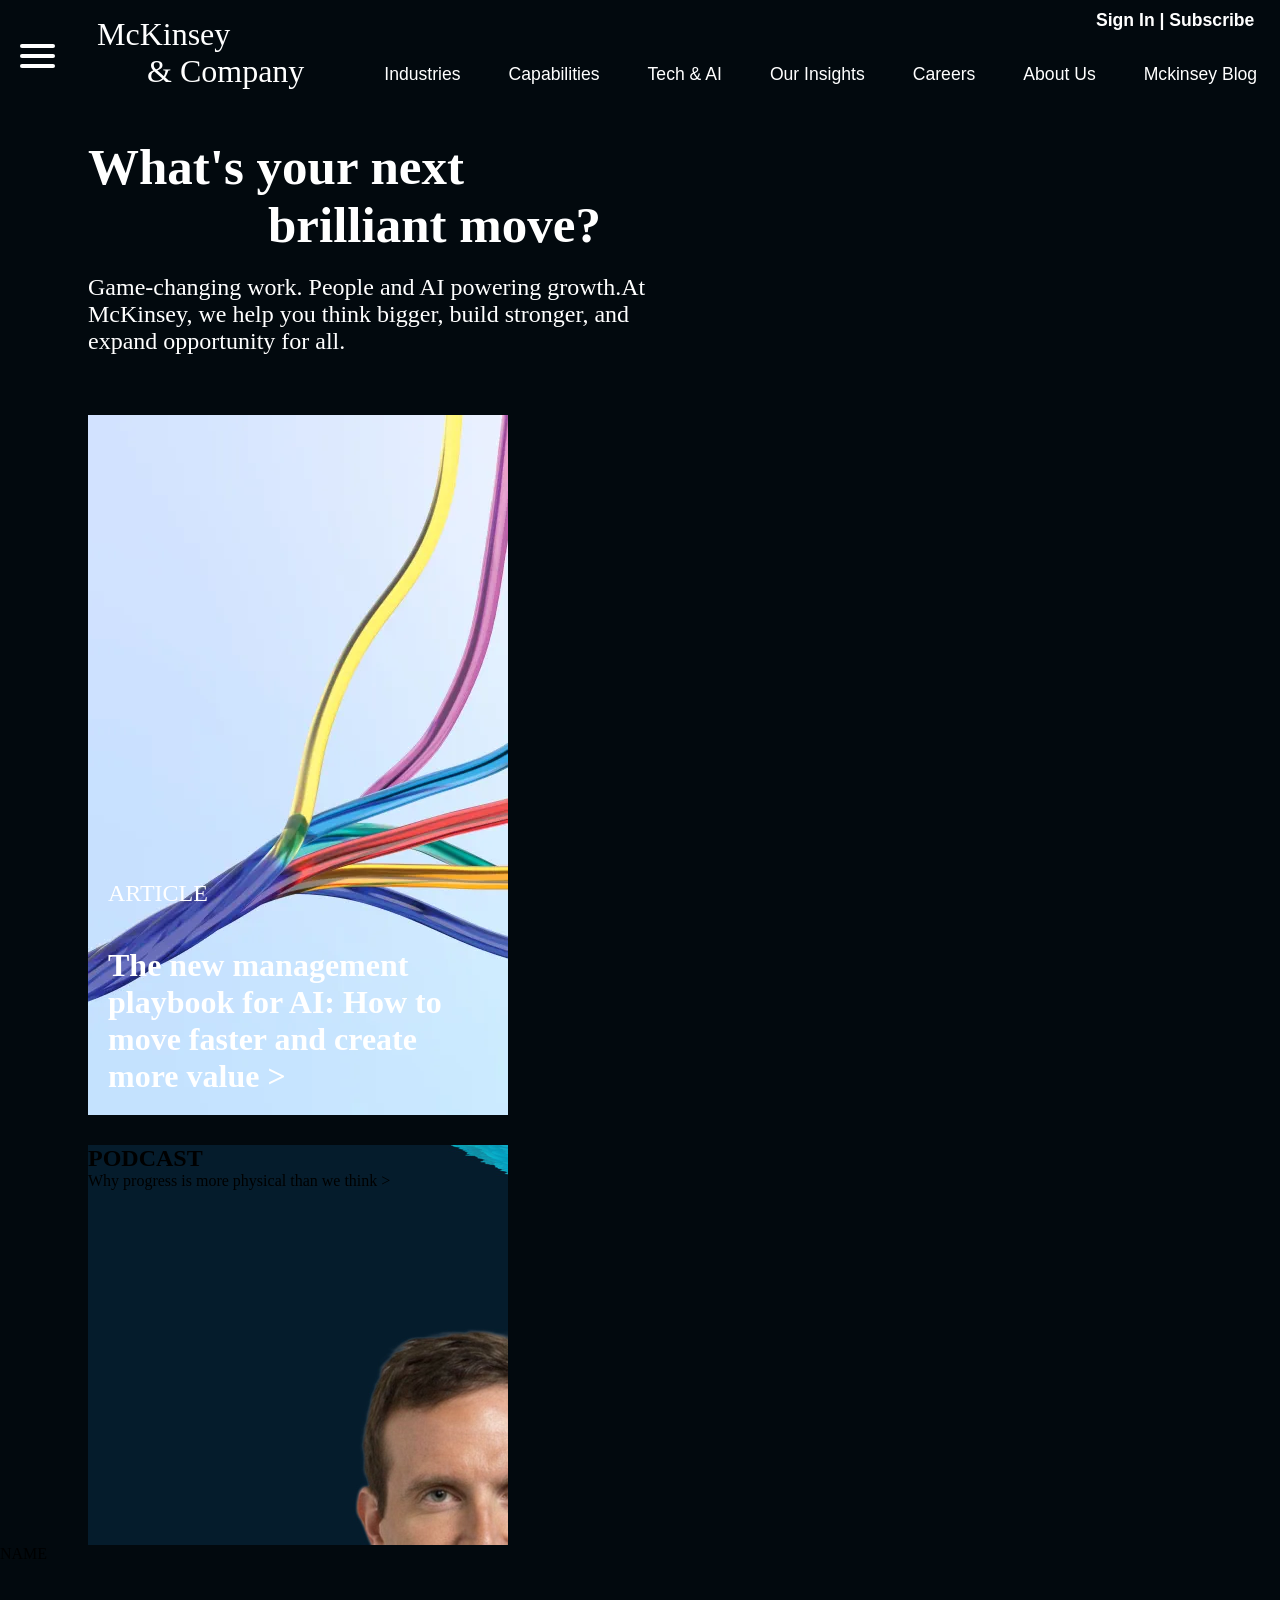
==== cloned.html @ a6b013f6 "First Commit" ====
<!DOCTYPE html>
<html lang="en">
<head>
    <meta charset="UTF-8">
    <meta name="viewport" content="width=device-width, initial-scale=1.0">
    <title>Document</title>
    <link rel="stylesheet" href="cloned.css">
</head>
<body>
    <header class="nav-bar"> 
        <button class="three-btn">
            <span></span>
            <span></span>
            <span></span>
        </button>
        <div class="logo">
            <div>McKinsey</div>
            <div class="comp">&amp; Company</div>
        </div>
        <h3>Sign In | Subscribe</h3>
        <nav>
            <a>Industries</a>
            <a>Capabilities</a>
            <a>Tech & AI</a>
            <a>Our Insights</a>
            <a>Careers</a>
            <a>About Us</a>
            <a>Mckinsey Blog</a>
        </nav>
    </header>
    <section id="section-1">
        <div class="main-1">
            <div id="div1">
                <h1>What's your next <br> <span>brilliant move?</span></h1>
            </div>
            <div id="para">
                <p>Game-changing work. People and AI powering growth.At McKinsey, we help you think bigger, build stronger, and expand opportunity for all.</p>
            </div>
            <div class="main-2">
                 <div id="article">
                    <h1>ARTICLE</h1>
                    <p>The new management playbook for AI: How to move faster and create more value ></p>
                </div>
                <div id="podcast">
                    <h1>PODCAST</h1>
                    <p>Why progress is more physical than we think > </p>
                </div>
            </div>
        </div>
    </section>


    <p id="demo">NAME</p>
</body>
</html>
---- cloned.css ----
*{
    padding: 0;
    margin: 0;
    box-sizing: border-box;
}
body{
    background-color:hsl(205, 80%, 3%);
}
.three-btn{
    background: none;
    border: none;
    padding: 10px;
}
.three-btn span{
    display: block;
    width: 35px;
    height: 4px;
    margin-top: 6px;
    margin-left: 10px;
    background: white;
    border-radius: 2px;  
}
.nav-bar{
    display: flex;
    margin-top: 1rem;
}
.logo{
    color: white;
    margin-left: 2rem;
    font-family: "Georgia", serif;
    font-size: 2rem;
}
.comp{
    margin-left: 50px;
}
header h3{
    position: absolute;
    margin-right: 1.6rem;
    right: 0;
    top: 10px;
    color: white;
    font-size: 1.1rem;
    font-family: "Helvetica Neue", sans-serif;
}
nav{
    display: flex;
    margin-top: 3rem;
    margin-left: 5rem;
    gap: 3rem;
    color: white;
    font-size: 1.1rem;
    font-family: "Helvetica Neue", sans-serif;
}
#section-1{
    margin-top: 3rem;
    display: flex;
    margin-left: 5.5rem;
    margin-right: 5.5rem;
}
#div1{
    color: white;
    font-size: 34px;
}
#div1 span{
    margin-left: 180px;
}
#para{
    width: 600px;
    color:white;
    font-size: 24px;
    margin-top: 20px;
    margin-bottom: 60px;
}
.main-2{
    display: grid;
    gap: 30px;
}
#article{
    background-image: url(/images/the20new20management20playbook20for20ai-thumb-1536x1536.webp);
    height: 700px;
    width: 420px;
    align-content: end;
    color: white;
}
#article h1{
    font-weight: 100;
    padding: 20px;
}
#article p{
    font-size: 32px;
    font-weight: 700;
    padding: 20px;
}
#podcast{    
    background-image: url(/images/ed20conway20image-thumb-1536x1536vf.webp);
    height: 400px;
    width: 420px;
    object-fit: fill;
}









#demo{
    margin-bottom: 20rem;
}
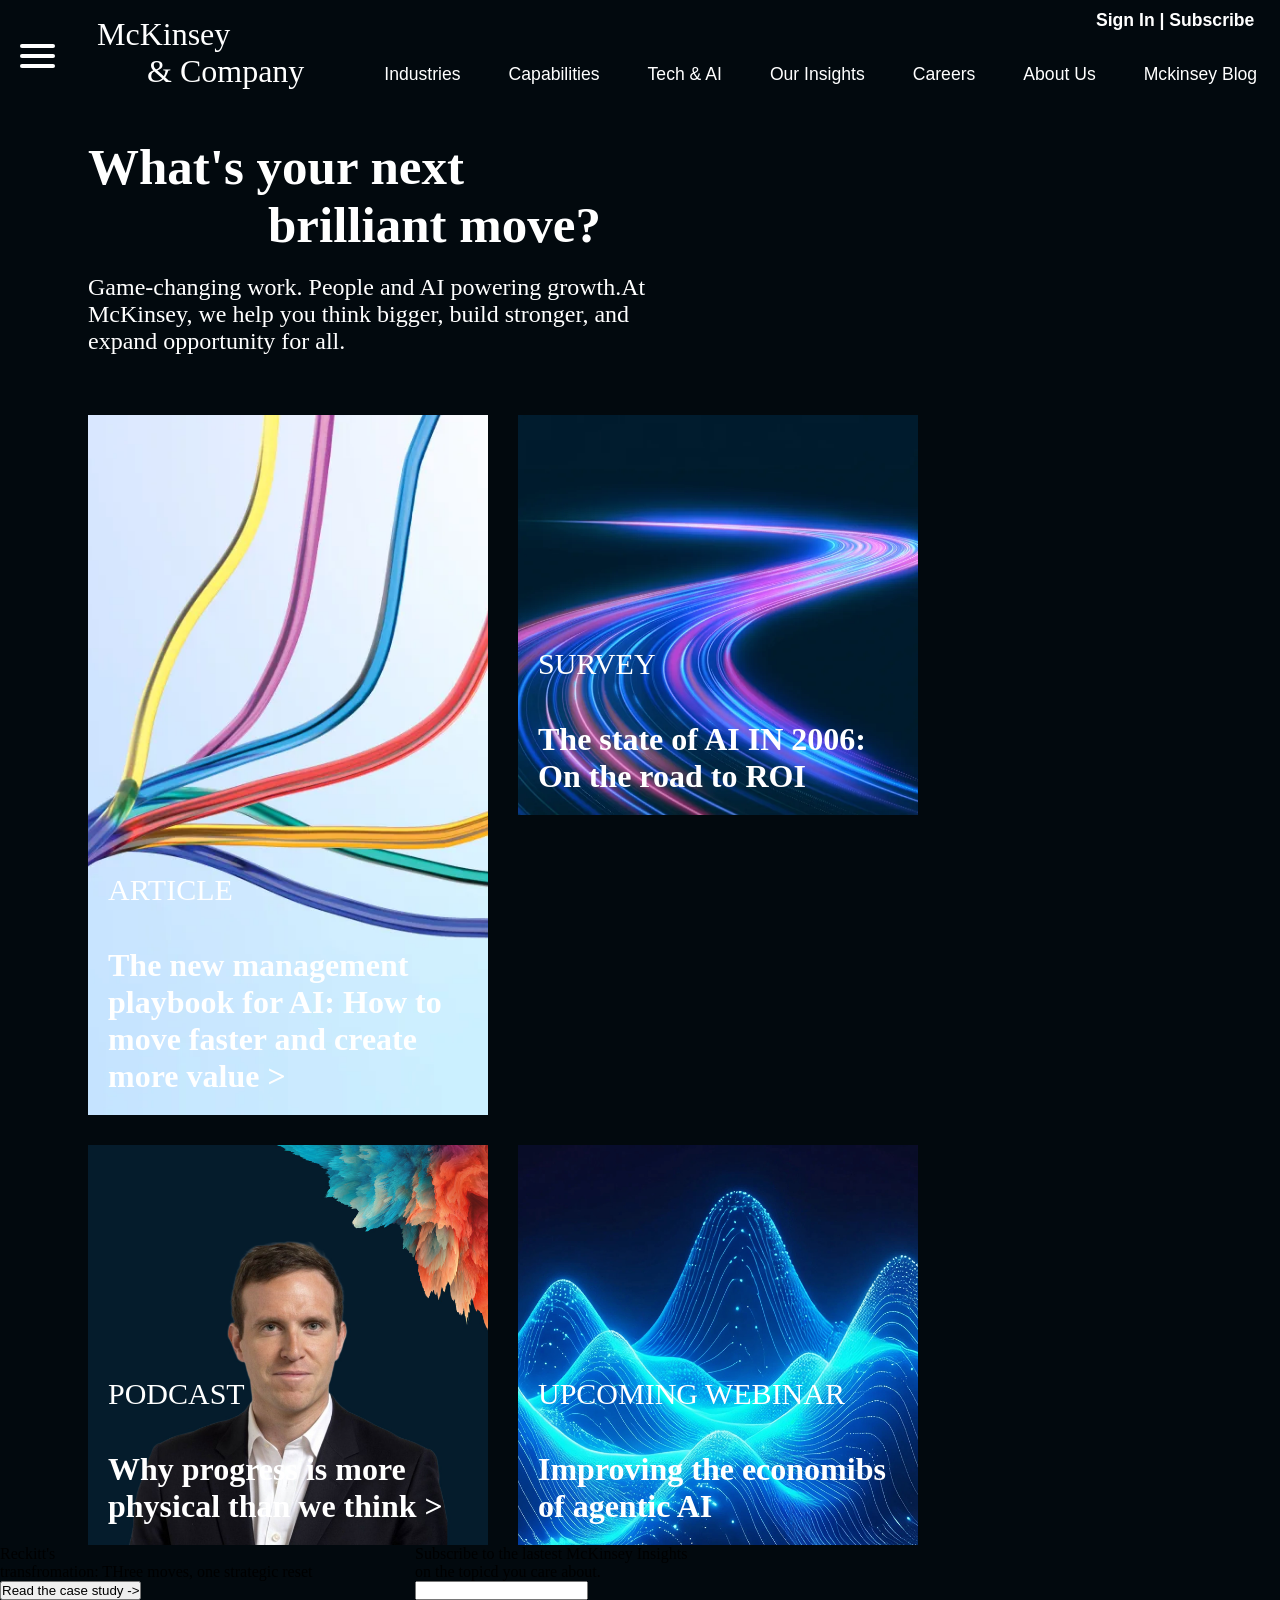
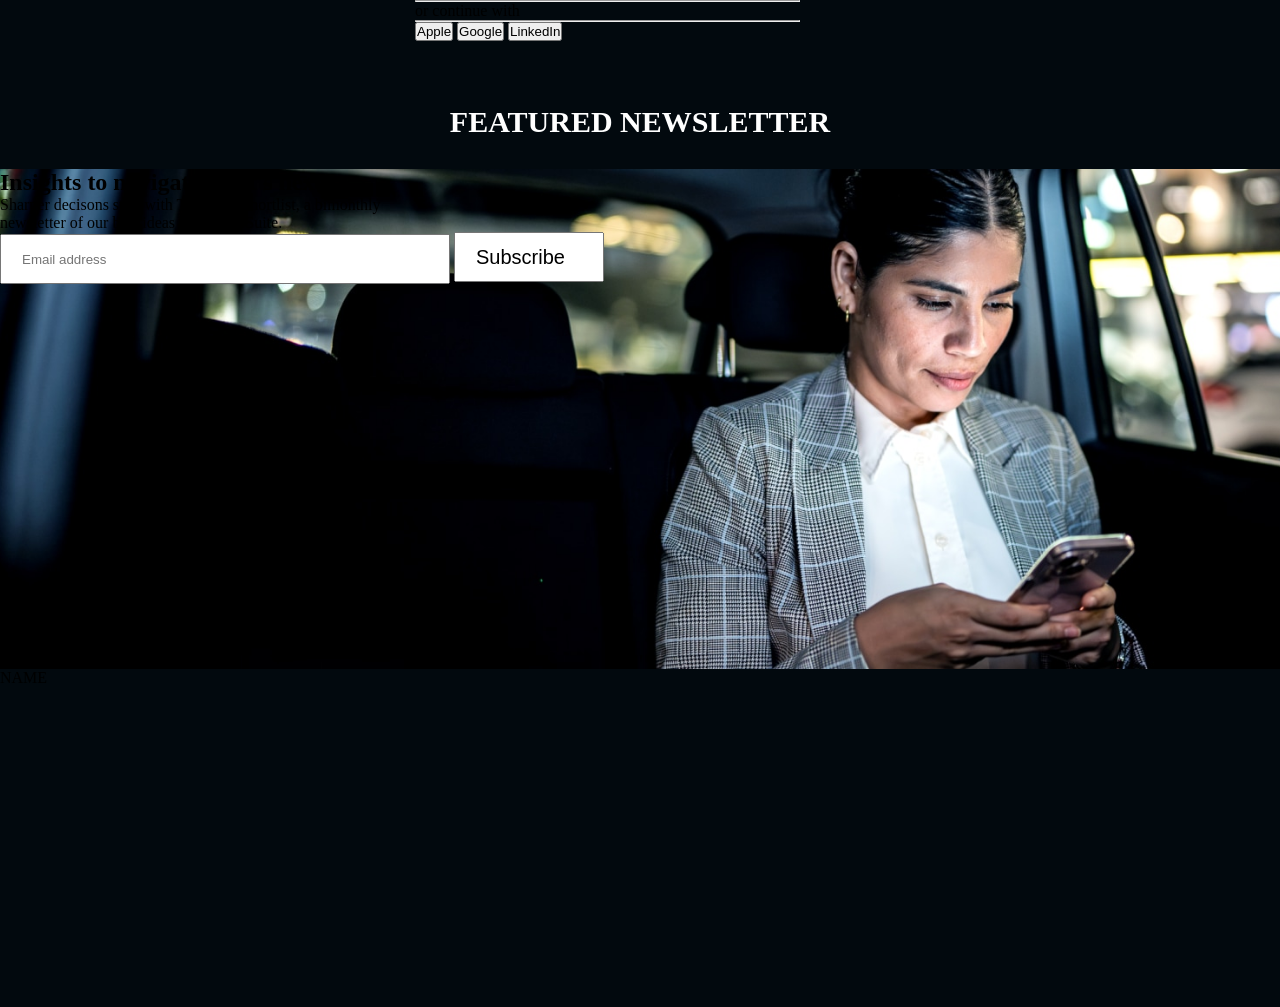
==== commit b382ca46: "Second Commit" ====
--- a/cloned.html
+++ b/cloned.html
@@ -38,13 +38,51 @@
             </div>
             <div class="main-2">
                  <div id="article">
-                    <h1>ARTICLE</h1>
+                    <h6>ARTICLE</h6>
                     <p>The new management playbook for AI: How to move faster and create more value ></p>
                 </div>
-                <div id="podcast">
-                    <h1>PODCAST</h1>
+                <div id="survey">
+                    <h6>SURVEY</h6>
+                    <p>The state of AI IN 2006: On the road to ROI</p>
+                </div>
+                 <div id="podcast">
+                    <h6>PODCAST</h6>
                     <p>Why progress is more physical than we think > </p>
                 </div>
+                <div id="upcome">
+                    <h6>UPCOMING WEBINAR</h6>
+                    <p>Improving the economibs of agentic AI</p>
+                </div>
+            </div>
+        </div>
+    </section>
+    <section id="section-2">
+         <div class="main-2">
+            <div id="case-study">
+                <p>Reckitt's <br> transfromation: THree moves, one strategic reset</p>
+                <button>Read the case study -> </button>
+            </div>
+            <div>
+                <form action="">
+                    <p>Subscribe to the lastest McKinsey Insights <br> on the topicd you care about.</p>
+                    <input type="text"id="text-input">
+                    <hr> <span>or continue with</span> <hr>
+                    <button>Apple</button>
+                    <button>Google</button>
+                    <button>LinkedIn</button>
+                </form>
+            </div>
+        </div>
+    </section>
+    <section id="future">
+        <h1>FEATURED NEWSLETTER</h1>
+        <div id="news">
+            <h2>Insights to navigate what's next</h2>
+            <p>Sharper decisons start with The CEO Shortlist, a bimonthly <br> newsletter of our best ideas f
+            or the C-Suite.</p>
+            <div id="btn">
+                <input type="text" placeholder="Email address" class="email">
+                <input class="sub-btn" value="Subscribe">
             </div>
         </div>
     </section>
--- a/cloned.css
+++ b/cloned.css
@@ -73,18 +73,23 @@
 }
 .main-2{
     display: grid;
+    width: 800px;
     gap: 30px;
+    grid-template-columns: repeat(2,1fr);
 }
 #article{
     background-image: url(/images/the20new20management20playbook20for20ai-thumb-1536x1536.webp);
+    background-size: cover;
+    background-position: center;
     height: 700px;
-    width: 420px;
+    width: 400px;
     align-content: end;
     color: white;
 }
-#article h1{
+#article h6{
     font-weight: 100;
     padding: 20px;
+    font-size: 30px;
 }
 #article p{
     font-size: 32px;
@@ -93,15 +98,89 @@
 }
 #podcast{    
     background-image: url(/images/ed20conway20image-thumb-1536x1536vf.webp);
+    background-size: cover;
+    background-position: center;
     height: 400px;
-    width: 420px;
-    object-fit: fill;
+    width: 400px;
+    align-content: end;
+    color: white;
 }
-
-
-
-
-
+#podcast h6{
+    font-size: 30px;
+    font-weight:lighter;
+    padding: 20px;
+}
+#podcast p{
+    font-size: 32px;
+    font-weight: 700;
+    padding: 20px;
+}
+#survey{    
+    background-image: url(/images/the-state-of-ai-2026-1322348212-thumb-1536x1536.webp);
+    background-size: cover;
+    background-position: center;
+    height: 400px;
+    width: 400px;
+    align-content: end;
+    color: white;
+}
+#survey h6{
+    font-size: 30px;
+    font-weight:lighter;
+    padding: 20px;
+}
+#survey p{
+    font-size: 32px;
+    font-weight: 700;
+    padding: 20px;
+}
+#upcome{    
+    background-image: url(/images/disruptor_tokenomics20opt20220bigger.webp);
+    background-size: cover;
+    background-position: center;
+    height: 400px;
+    width: 400px;
+    align-content: end;
+    color: white;
+}
+#upcome h6{
+    font-size: 30px;
+    font-weight:lighter;
+    padding: 20px;
+}
+#upcome p{
+    font-size: 32px;
+    font-weight: 700;
+    padding: 20px;
+}
+#future{
+    margin-top: 4rem;
+}
+#future h1{
+    text-align: center;
+    color: white;
+    font-size: 30px;
+}
+#news{
+    margin-top: 30px;
+    background-image: url(/images/shortlist-newsletter-banner.webp);
+    height: 500px;
+    background-repeat: no-repeat;
+    background-color: black;
+    background-size: cover;
+    background-position: center;
+}
+.email{
+    width: 450px;
+    height: 50px;
+    padding: 20px;
+}
+.sub-btn{
+    font-size: 20px;
+    width: 150px;
+    height: 50px;
+    padding: 20px;
+}
 
 
 
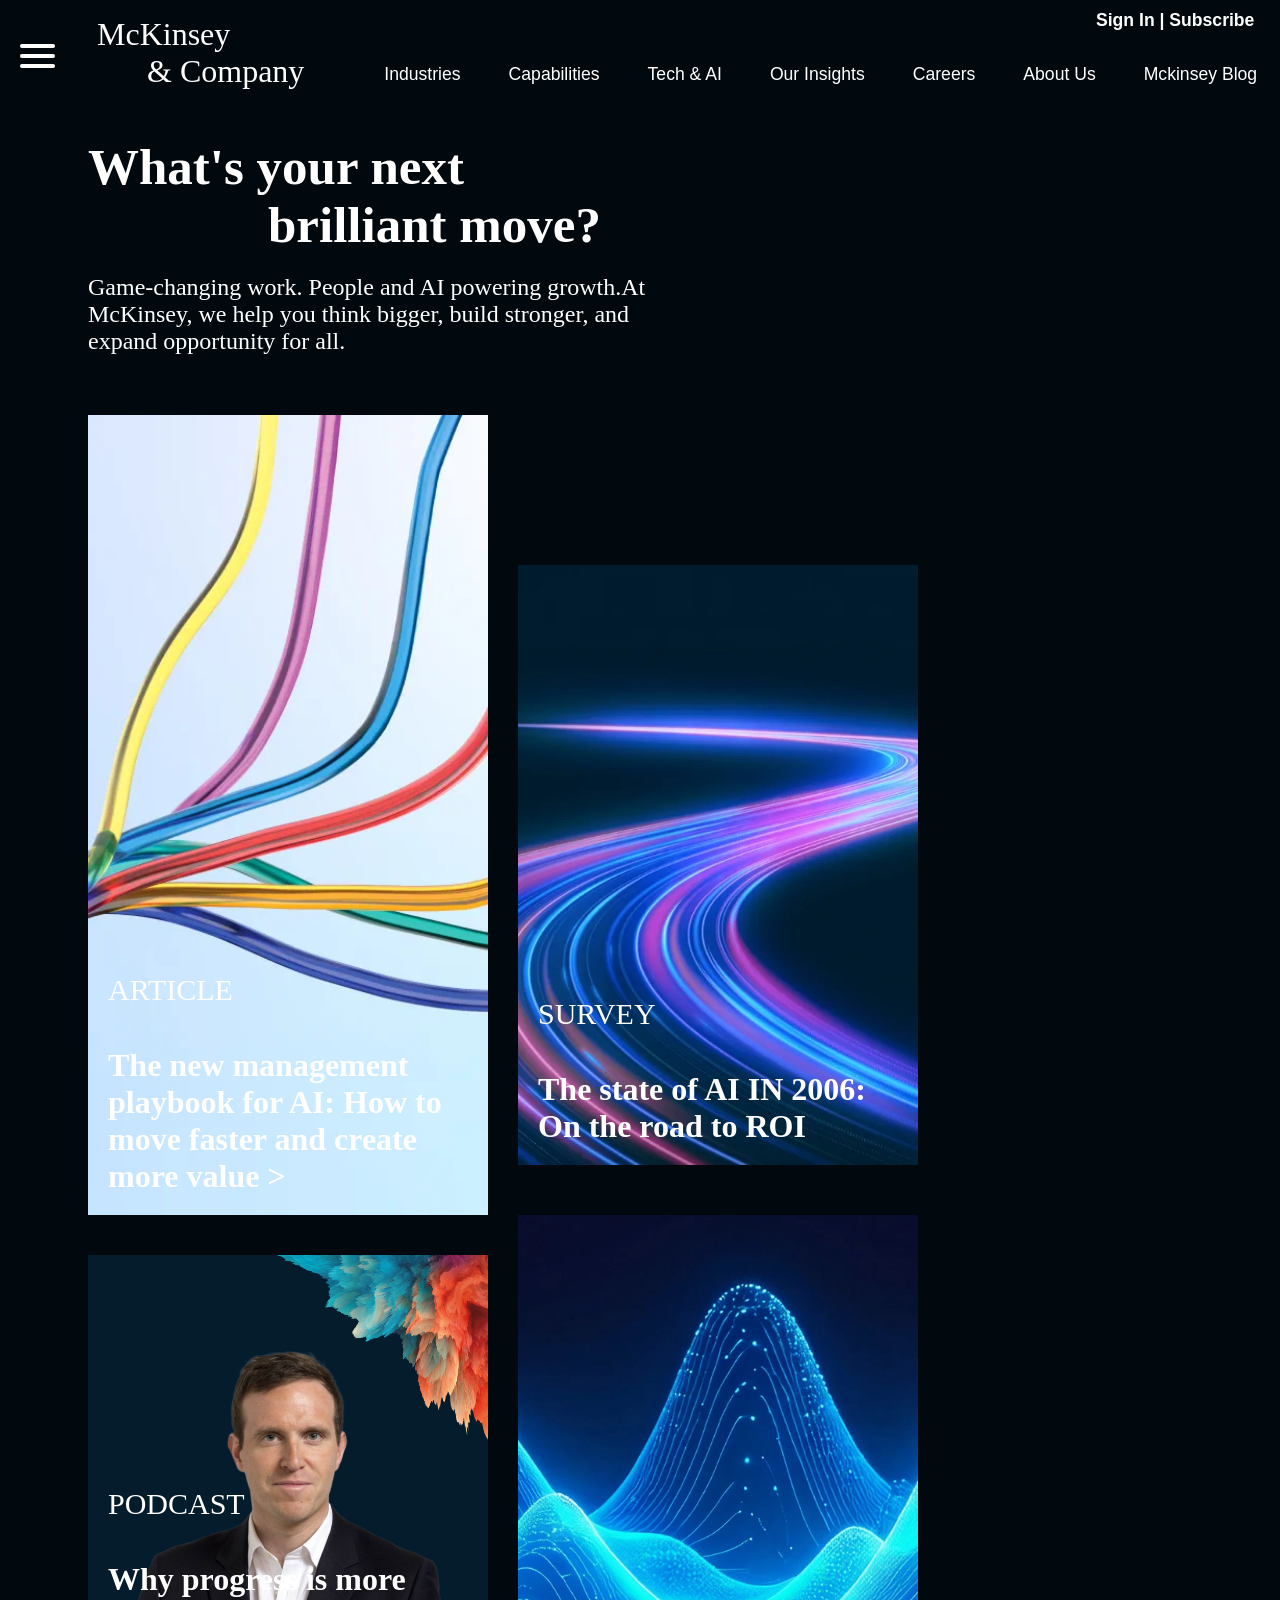
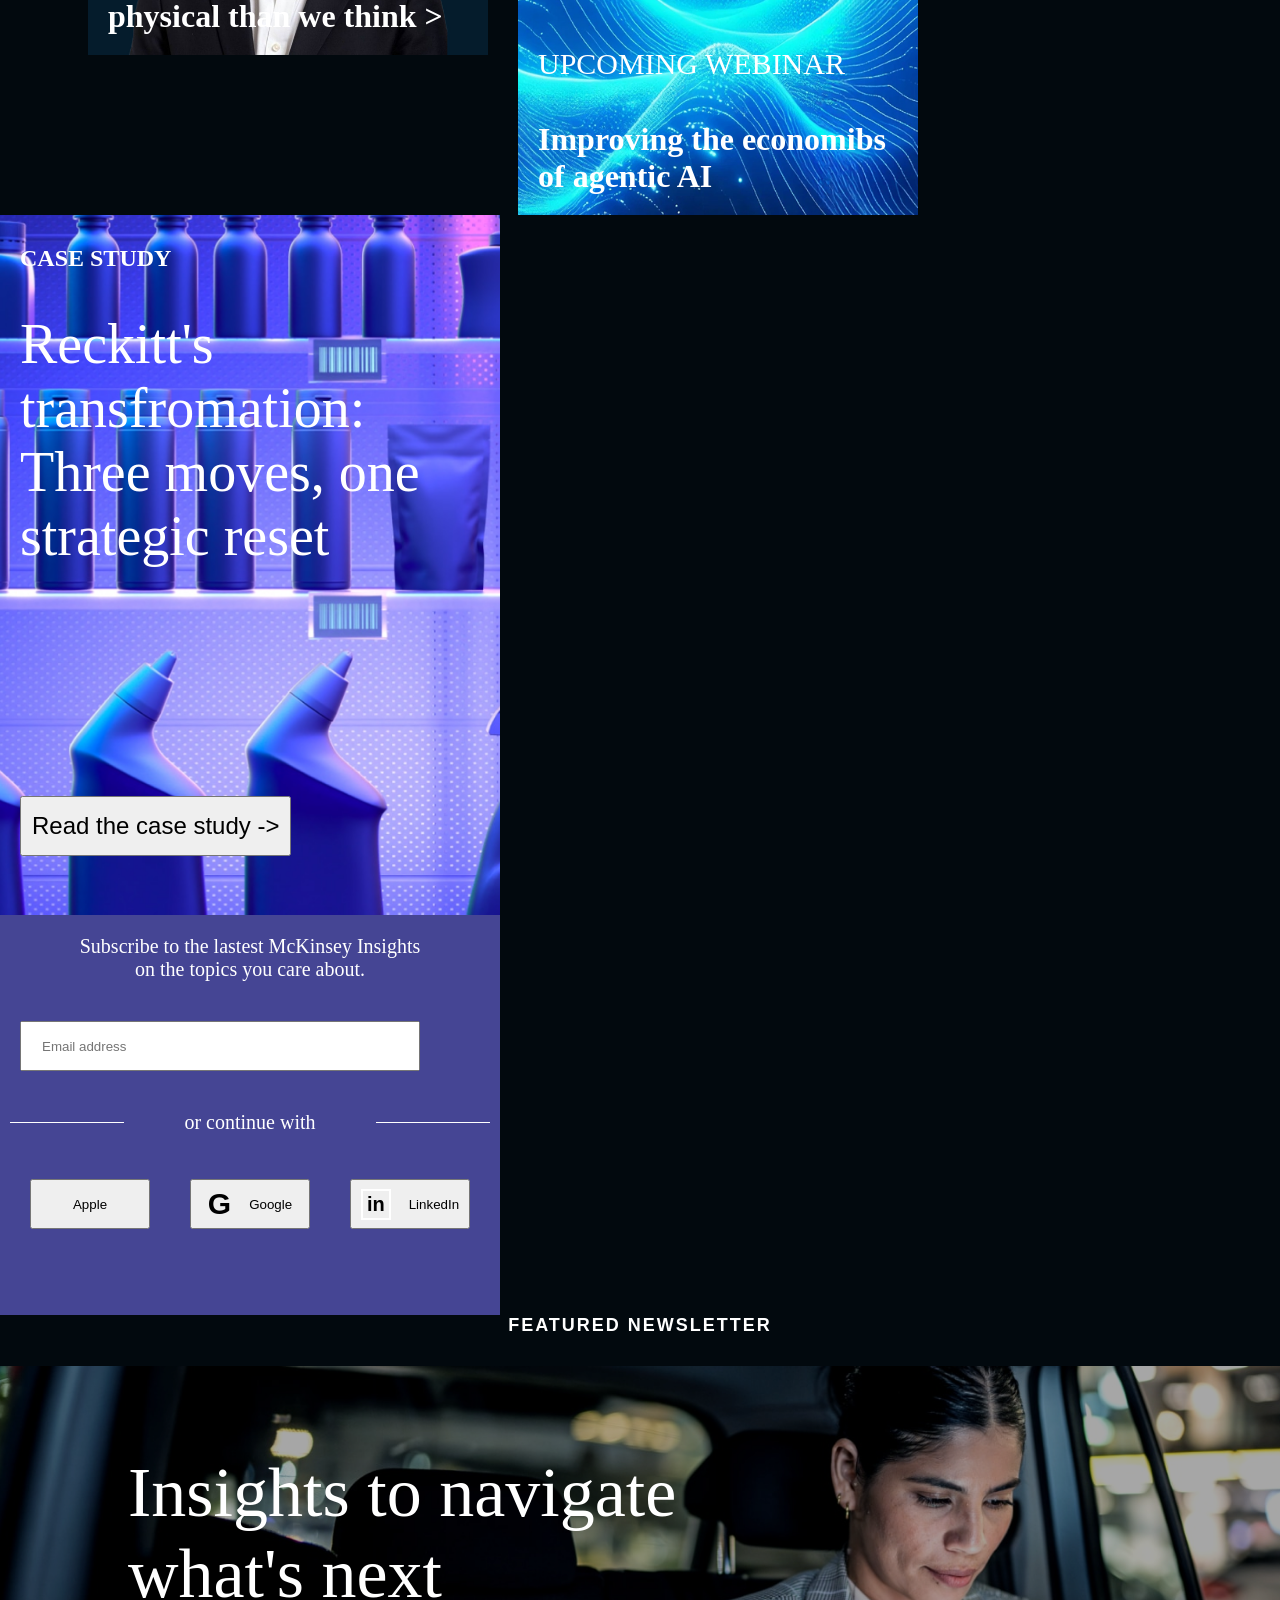
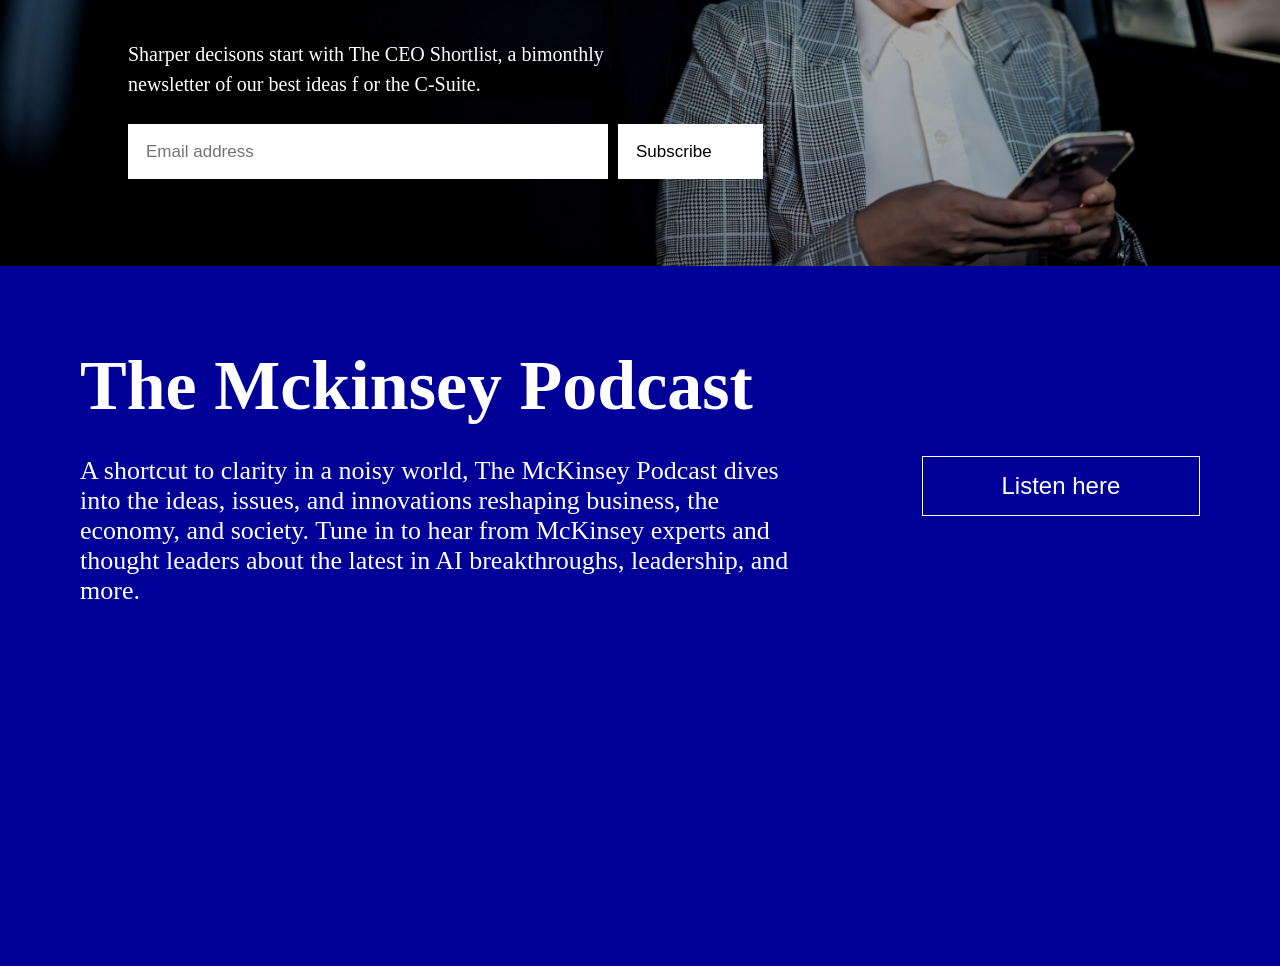
==== commit 1018c1c4: "Third Commit" ====
--- a/cloned.html
+++ b/cloned.html
@@ -45,6 +45,8 @@
                     <h6>SURVEY</h6>
                     <p>The state of AI IN 2006: On the road to ROI</p>
                 </div>
+            </div>
+            <div class="main-3">
                  <div id="podcast">
                     <h6>PODCAST</h6>
                     <p>Why progress is more physical than we think > </p>
@@ -57,19 +59,26 @@
         </div>
     </section>
     <section id="section-2">
-         <div class="main-2">
+         <div class="main-4">
             <div id="case-study">
-                <p>Reckitt's <br> transfromation: THree moves, one strategic reset</p>
-                <button>Read the case study -> </button>
+                <h1>CASE STUDY</h1>
+                <p>Reckitt's <br> transfromation: Three moves, one strategic reset</p>
+                <button class="read-btn">Read the case study -> </button>
             </div>
             <div>
-                <form action="">
-                    <p>Subscribe to the lastest McKinsey Insights <br> on the topicd you care about.</p>
-                    <input type="text"id="text-input">
-                    <hr> <span>or continue with</span> <hr>
-                    <button>Apple</button>
-                    <button>Google</button>
-                    <button>LinkedIn</button>
+                <form id="form">
+                    <p>Subscribe to the lastest McKinsey Insights <br> on the topics you care about.</p>
+                    <input type="text"id="text-input" placeholder="Email address">
+                    <div class="lines">
+                        <span></span> 
+                        <p>or continue with</p>
+                        <span></span> 
+                    </div>
+                    <div class="Buttons">
+                        <button class="btn"> <span class="apple">Apple</span></button>
+                        <button class="btn"><span class="google">G</span>Google</button>
+                        <button class="btn"><span class="linkedin">in</span>LinkedIn</button>
+                    </div>
                 </form>
             </div>
         </div>
@@ -86,8 +95,12 @@
             </div>
         </div>
     </section>
-
-
-    <p id="demo">NAME</p>
+    <section id="pod">
+        <h1>The Mckinsey Podcast</h1>
+        <div class="mess">
+            <p>A shortcut to clarity in a noisy world, The McKinsey Podcast dives into the ideas, issues, and innovations reshaping business, the economy, and society. Tune in to hear from McKinsey experts and thought leaders about the latest in AI breakthroughs, leadership, and more.</p>
+            <button>Listen here</button>
+        </div>
+    </section>
 </body>
 </html>
--- a/cloned.css
+++ b/cloned.css
@@ -77,11 +77,18 @@
     gap: 30px;
     grid-template-columns: repeat(2,1fr);
 }
+.main-3{
+    display: grid;
+    width: 800px;
+    gap: 30px;
+    grid-template-columns: repeat(2,1fr);
+}
+
 #article{
     background-image: url(/images/the20new20management20playbook20for20ai-thumb-1536x1536.webp);
     background-size: cover;
     background-position: center;
-    height: 700px;
+    height: 800px;
     width: 400px;
     align-content: end;
     color: white;
@@ -102,6 +109,7 @@
     background-position: center;
     height: 400px;
     width: 400px;
+    margin-top: 40px;
     align-content: end;
     color: white;
 }
@@ -119,8 +127,9 @@
     background-image: url(/images/the-state-of-ai-2026-1322348212-thumb-1536x1536.webp);
     background-size: cover;
     background-position: center;
-    height: 400px;
-    width: 400px;
+    height: 600px;
+    width: 400px;
+    margin-top: 150px;
     align-content: end;
     color: white;
 }
@@ -138,7 +147,7 @@
     background-image: url(/images/disruptor_tokenomics20opt20220bigger.webp);
     background-size: cover;
     background-position: center;
-    height: 400px;
+    height: 600px;
     width: 400px;
     align-content: end;
     color: white;
@@ -153,38 +162,183 @@
     font-weight: 700;
     padding: 20px;
 }
-#future{
-    margin-top: 4rem;
-}
-#future h1{
+#case-study{
+    background-image: url(/images/mckinsey_casestudy_reckitt_organization_hero_1920x960px.webp);
+    height: 700px;
+    width: 500px;
+    background-size: cover;
+    background-position: center;
+    align-content: start;
+    color: white;
+}
+#case-study h1{
+    margin-top: 10px;
+    padding: 20px;
+}
+#case-study p{
+    font-size: 56px;
+    font-weight: lighter;
+    padding: 20px;
+}
+#case-study button{
+    margin-top: 13rem;
+    height: 60px;
+    padding: 10px;
+    margin-left: 20px;
+    font-size: 24px;
+}
+#form{
+    width: 500px;
+    height: 400px;
+    background-color: rgb(69, 69, 148);
+}
+#form p{
+    color: white;
+    padding: 20px;
     text-align: center;
-    color: white;
-    font-size: 30px;
-}
-#news{
-    margin-top: 30px;
-    background-image: url(/images/shortlist-newsletter-banner.webp);
+    font-size: 20px;
+}
+#form input{
+    width: 400px;
+    height: 50px;
+    margin: 20px;
+    padding: 20px;
+}
+.lines{
+    display: flex;
+    align-items: center;
+    gap: 30px;
+    width: 100%;
+}
+.lines span{
+    flex: 1;
+    height: 1px;
+    width: 5px;
+    background-color: white;
+    margin: 10px;
+}
+.Buttons{
+    display: flex;
+    gap: 40px;
+    justify-content: center;
+    margin-top:25px;
+    font-size: 20px;
+    background: transparent;
+}
+.btn{
+    width: 120px;
+    height: 50px;
+    display: flex;
+    align-items: center;
+    justify-content: center;
+    gap: 18px;
+}
+.google{
+    font-size: 30px;
+    font-weight: bold;
+}
+.linkedin{
+    font-size: 20px;
+    font-weight: bold;
+    border: 2px solid white;
+    padding: 2px 4px;
+}
+#future h1 {
+    color: white;
+    text-align: center;
+    font-family: "Helvetica Neue", Arial, sans-serif;
+    font-size: 18px;
+    font-weight: 600;
+    letter-spacing: 2px;
+    margin-bottom: 30px;
+}
+#news {
+    position: relative;
+    width: 100%;
     height: 500px;
+    background-image: url("/images/shortlist-newsletter-banner.webp");
+    background-size: cover;
+    background-position: center;
     background-repeat: no-repeat;
-    background-color: black;
-    background-size: cover;
-    background-position: center;
-}
-.email{
-    width: 450px;
-    height: 50px;
-    padding: 20px;
-}
-.sub-btn{
+    padding-left: 10%;
+    display: flex;
+    flex-direction: column;
+    justify-content: center;
+    color: white;
+}
+#news::before {
+    content: "";
+    position: absolute;
+    inset: 0;
+    background: rgba(0, 0, 0, 0.35);
+}
+#news h2,
+#news p,
+#btn {
+    position: relative;
+    z-index: 1;
+}
+#news h2 {
+    max-width: 650px;
+    font-size: 70px;
+    font-weight: 300;
+    line-height: 1.15;
+    margin-bottom: 25px;
+}
+#news p {
+    max-width: 650px;
     font-size: 20px;
-    width: 150px;
-    height: 50px;
-    padding: 20px;
+    line-height: 1.5;
+    margin-bottom: 25px;
+}
+#btn {
+    display: flex;
+    align-items: center;
+    gap: 10px;
+}
+.email {
+    width: 480px;
+    height: 55px;
+    padding: 0 18px;
+    border: none;
+    background: white;
+    font-size: 17px;
+}
+.sub-btn {
+    width: 145px;
+    height: 55px;
+    border: none;
+    background: white;
+    color: black;
+    font-size: 17px;
+    padding: 0 18px;
+}
+#pod{
+    width: 100%;
+    height: 700px;
+    background-color: hsl(240, 100%, 30%);
+    padding: 5rem;
+    color: white;
+}
+#pod h1{
+    font-size: 70px;
+    margin-bottom:30px ;
+}
+.mess p{
+    width: 800px;
+    font-size: 26px;
+}
+.mess button{
+    width: 300px;
+    height: 60px;
+    background: none;
+    color: white;
+    font-size: 24px;
+    border: 1px solid white;
+}
+.mess{
+    display: flex;
+    gap: 100px;
 }
 
 
-
-
-#demo{
-    margin-bottom: 20rem;
-}
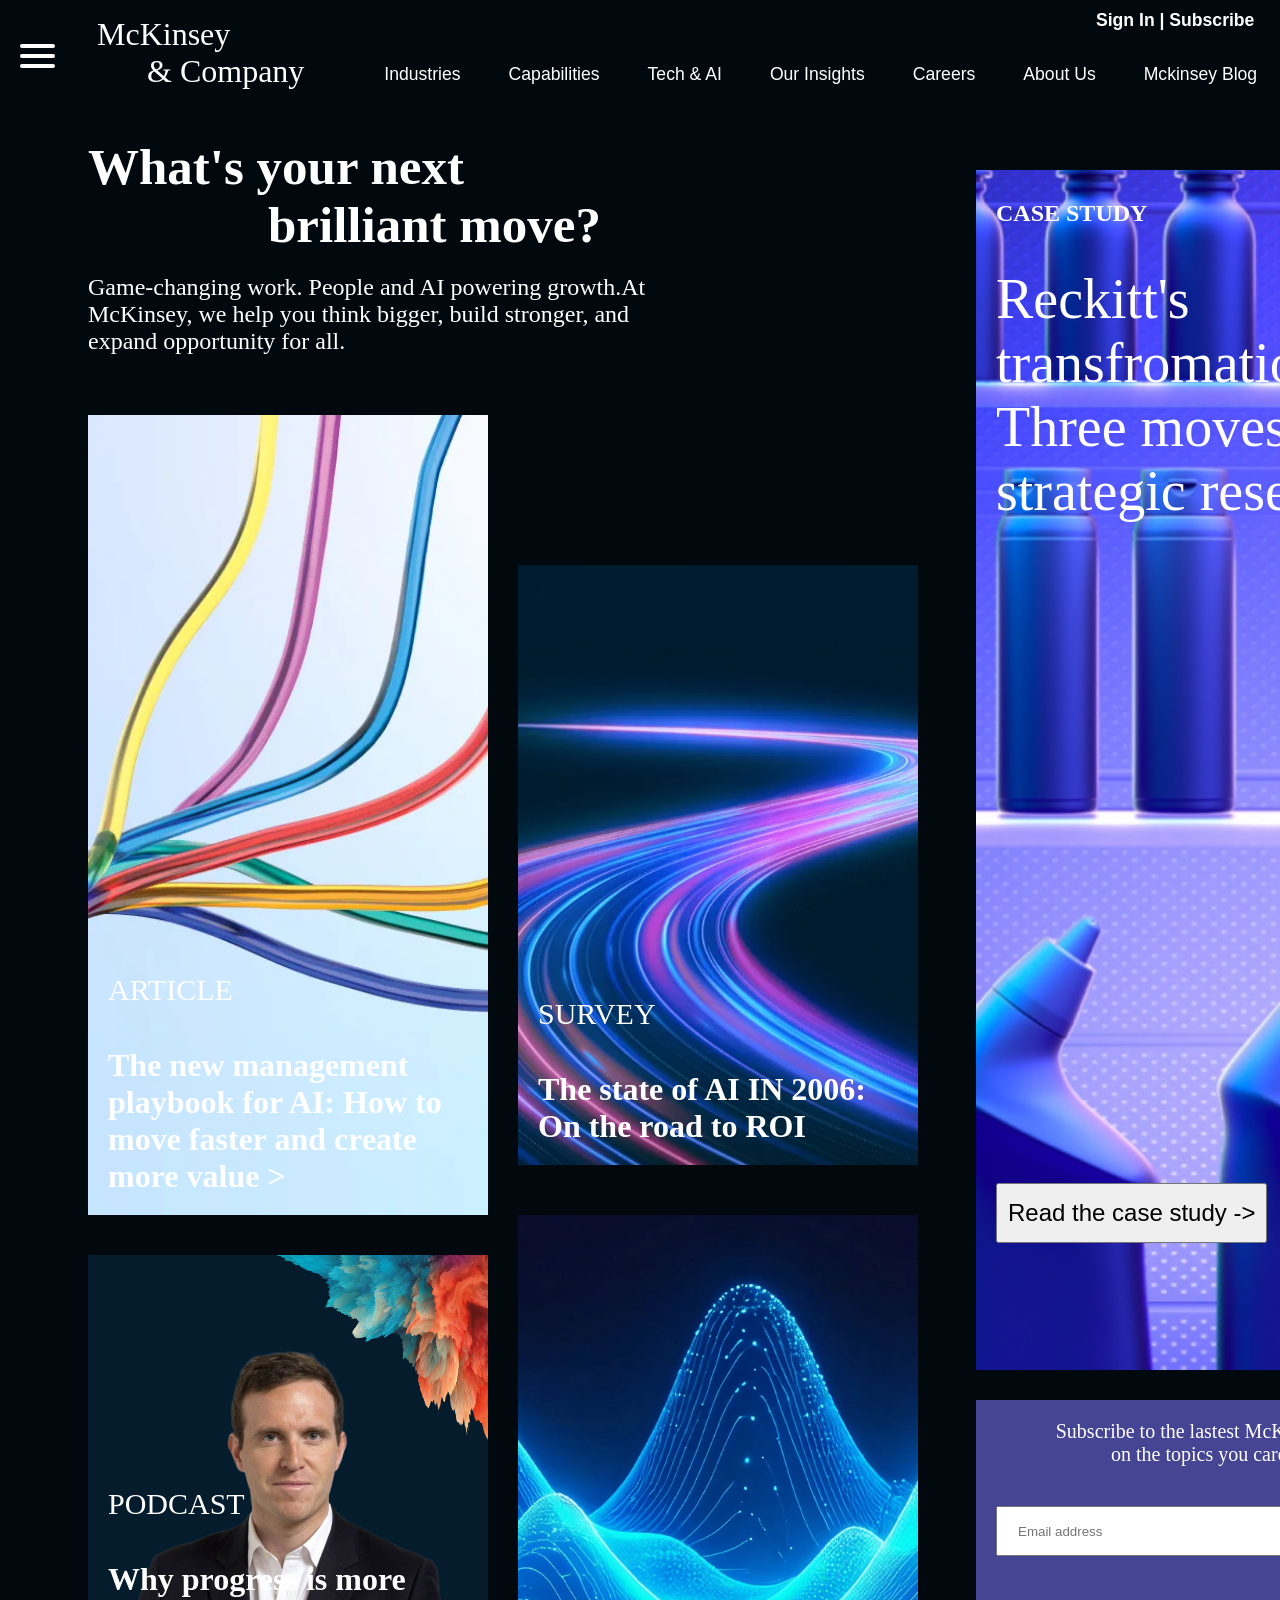
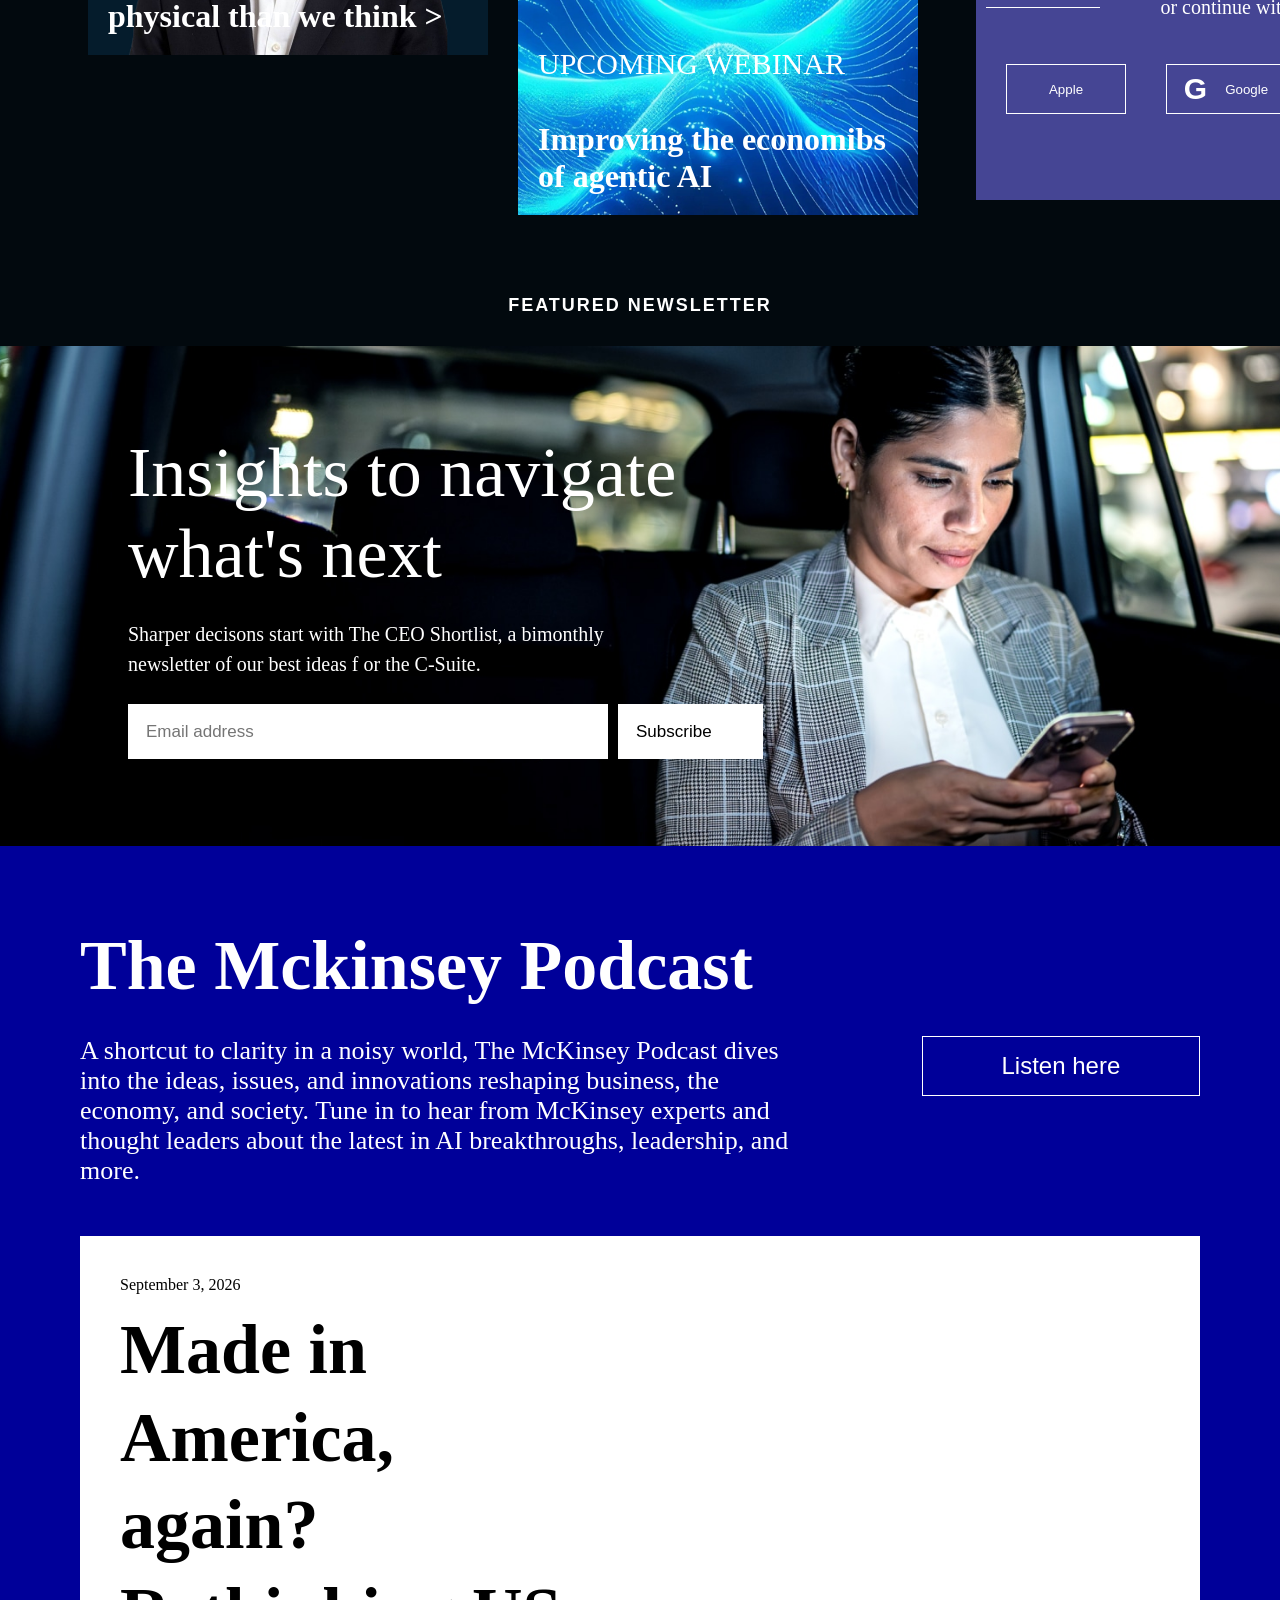
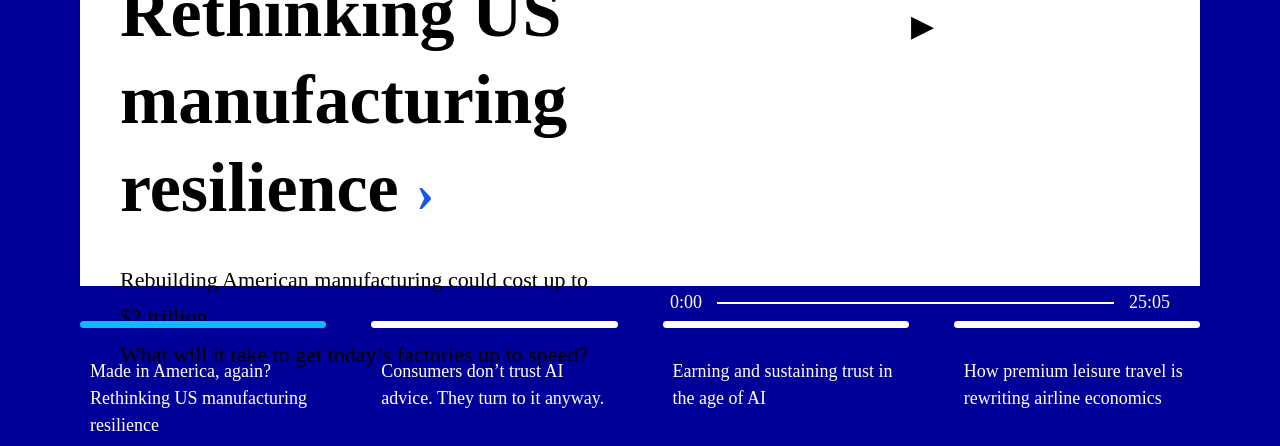
==== commit d23b95c3: "Fourth Commit" ====
--- a/cloned.html
+++ b/cloned.html
@@ -28,18 +28,19 @@
             <a>Mckinsey Blog</a>
         </nav>
     </header>
-    <section id="section-1">
-        <div class="main-1">
-            <div id="div1">
-                <h1>What's your next <br> <span>brilliant move?</span></h1>
-            </div>
-            <div id="para">
-                <p>Game-changing work. People and AI powering growth.At McKinsey, we help you think bigger, build stronger, and expand opportunity for all.</p>
-            </div>
-            <div class="main-2">
-                 <div id="article">
-                    <h6>ARTICLE</h6>
-                    <p>The new management playbook for AI: How to move faster and create more value ></p>
+    <main>
+        <section id="section-1">
+            <div class="main-1">
+                <div id="div1">
+                    <h1>What's your next <br> <span>brilliant move?</span></h1>
+                </div>
+                <div id="para">
+                    <p>Game-changing work. People and AI powering growth.At McKinsey, we help you think bigger, build stronger, and expand opportunity for all.</p>
+                </div>
+                <div class="main-2">
+                     <div id="article">
+                        <h6>ARTICLE</h6>
+                        <p>The new management playbook for AI: How to move faster and create more value ></p>
                 </div>
                 <div id="survey">
                     <h6>SURVEY</h6>
@@ -47,42 +48,43 @@
                 </div>
             </div>
             <div class="main-3">
-                 <div id="podcast">
-                    <h6>PODCAST</h6>
-                    <p>Why progress is more physical than we think > </p>
-                </div>
-                <div id="upcome">
-                    <h6>UPCOMING WEBINAR</h6>
-                    <p>Improving the economibs of agentic AI</p>
+                    <div id="podcast">
+                        <h6>PODCAST</h6>
+                        <p>Why progress is more physical than we think > </p>
+                    </div>
+                    <div id="upcome">
+                        <h6>UPCOMING WEBINAR</h6>
+                        <p>Improving the economibs of agentic AI</p>
+                    </div>
                 </div>
             </div>
-        </div>
-    </section>
-    <section id="section-2">
-         <div class="main-4">
-            <div id="case-study">
-                <h1>CASE STUDY</h1>
-                <p>Reckitt's <br> transfromation: Three moves, one strategic reset</p>
-                <button class="read-btn">Read the case study -> </button>
+        </section>
+        <section id="section-2">
+            <div class="main-4">
+                <div id="case-study">
+                    <h1>CASE STUDY</h1>
+                    <p>Reckitt's <br> transfromation: Three moves, one strategic reset</p>
+                    <button class="read-btn">Read the case study -> </button>
+                </div>
+                <div>
+                    <form id="form">
+                        <p>Subscribe to the lastest McKinsey Insights <br> on the topics you care about.</p>
+                        <input type="text"id="text-input" placeholder="Email address">
+                        <div class="lines">
+                            <span></span> 
+                            <p>or continue with</p>
+                            <span></span> 
+                        </div>
+                        <div class="Buttons">
+                            <button class="btn"> <span class="apple">Apple</span></button>
+                            <button class="btn"><span class="google">G</span>Google</button>
+                            <button class="btn"><span class="linkedin">in</span>LinkedIn</button>
+                        </div>
+                    </form>
+                </div>
             </div>
-            <div>
-                <form id="form">
-                    <p>Subscribe to the lastest McKinsey Insights <br> on the topics you care about.</p>
-                    <input type="text"id="text-input" placeholder="Email address">
-                    <div class="lines">
-                        <span></span> 
-                        <p>or continue with</p>
-                        <span></span> 
-                    </div>
-                    <div class="Buttons">
-                        <button class="btn"> <span class="apple">Apple</span></button>
-                        <button class="btn"><span class="google">G</span>Google</button>
-                        <button class="btn"><span class="linkedin">in</span>LinkedIn</button>
-                    </div>
-                </form>
-            </div>
-        </div>
-    </section>
+        </section>
+    </main>
     <section id="future">
         <h1>FEATURED NEWSLETTER</h1>
         <div id="news">
@@ -101,6 +103,49 @@
             <p>A shortcut to clarity in a noisy world, The McKinsey Podcast dives into the ideas, issues, and innovations reshaping business, the economy, and society. Tune in to hear from McKinsey experts and thought leaders about the latest in AI breakthroughs, leadership, and more.</p>
             <button>Listen here</button>
         </div>
+        <div class="main-card">
+            <div class="text">
+                <p class="date">September 3, 2026</p>
+                <h1>
+                    Made in America, again?
+                    <br>
+                    Rethinking US manufacturing
+                    <br>
+                    resilience <span>›</span>
+                </h1>
+                <p class="description">
+                    Rebuilding American manufacturing could cost up to $2 trillion.
+                    <br>
+                    What will it take to get today’s factories up to speed?
+                </p>
+            </div>
+            <div class="image">
+                <div class="play">▶</div>
+                <div class="video-controls">
+                    <span>0:00</span>
+                    <div class="line"></div>
+                    <span>25:05</span>
+                </div>
+            </div>
+        </div>
+        <div class="bottom-cards">
+            <div class="small-card active">
+                <div class="bar"></div>
+                <p>Made in America, again? Rethinking US manufacturing resilience</p>
+            </div>
+            <div class="small-card">
+                <div class="bar"></div>
+                <p>Consumers don’t trust AI advice. They turn to it anyway.</p>
+            </div>
+            <div class="small-card">
+                <div class="bar"></div>
+                <p> Earning and sustaining trust in the age of AI</p>
+            </div>
+            <div class="small-card">
+                <div class="bar"></div>
+                <p>How premium leisure travel is rewriting airline economics</p>
+            </div>
+        </div>
     </section>
 </body>
 </html>
--- a/cloned.css
+++ b/cloned.css
@@ -51,6 +51,9 @@
     font-size: 1.1rem;
     font-family: "Helvetica Neue", sans-serif;
 }
+main{
+    display: flex;
+}
 #section-1{
     margin-top: 3rem;
     display: flex;
@@ -83,7 +86,10 @@
     gap: 30px;
     grid-template-columns: repeat(2,1fr);
 }
-
+.main-4{
+    display: grid;
+    gap: 30px;
+}
 #article{
     background-image: url(/images/the20new20management20playbook20for20ai-thumb-1536x1536.webp);
     background-size: cover;
@@ -164,12 +170,14 @@
 }
 #case-study{
     background-image: url(/images/mckinsey_casestudy_reckitt_organization_hero_1920x960px.webp);
-    height: 700px;
+    height: 1200px;
     width: 500px;
+    margin-top: 5rem;
     background-size: cover;
     background-position: center;
     align-content: start;
     color: white;
+
 }
 #case-study h1{
     margin-top: 10px;
@@ -181,7 +189,7 @@
     padding: 20px;
 }
 #case-study button{
-    margin-top: 13rem;
+    margin-top: 40rem;
     height: 60px;
     padding: 10px;
     margin-left: 20px;
@@ -223,7 +231,6 @@
     justify-content: center;
     margin-top:25px;
     font-size: 20px;
-    background: transparent;
 }
 .btn{
     width: 120px;
@@ -232,6 +239,9 @@
     align-items: center;
     justify-content: center;
     gap: 18px;
+    background: none;
+    border: 1px solid white;
+    color: white;
 }
 .google{
     font-size: 30px;
@@ -242,6 +252,8 @@
     font-weight: bold;
     border: 2px solid white;
     padding: 2px 4px;
+    color: black;
+    background-color: white;
 }
 #future h1 {
     color: white;
@@ -251,6 +263,7 @@
     font-weight: 600;
     letter-spacing: 2px;
     margin-bottom: 30px;
+    margin-top: 80px;
 }
 #news {
     position: relative;
@@ -265,12 +278,6 @@
     flex-direction: column;
     justify-content: center;
     color: white;
-}
-#news::before {
-    content: "";
-    position: absolute;
-    inset: 0;
-    background: rgba(0, 0, 0, 0.35);
 }
 #news h2,
 #news p,
@@ -315,7 +322,7 @@
 }
 #pod{
     width: 100%;
-    height: 700px;
+    height: 1200px;
     background-color: hsl(240, 100%, 30%);
     padding: 5rem;
     color: white;
@@ -340,5 +347,92 @@
     display: flex;
     gap: 100px;
 }
-
-
+.main-card {
+    height: 650px;
+    display: grid;
+    grid-template-columns: 1fr 1fr;
+    background: white;
+    margin-top:50px ;
+}
+.text {
+    color: black;
+    padding: 40px;
+}
+.date {
+    font-size: 16px;
+    margin-bottom: 12px;
+}
+.text h1 {
+    font-size: 40px;
+    line-height: 1.25;
+    margin-bottom: 25px;
+}
+.text h1 span {
+    color: #1557ed;
+    font-size: 55px;
+}
+.description {
+    font-size: 22px;
+    line-height: 1.7;
+}
+.image {
+    background-image: url("images/manufacturing.jpg");
+    background-size: cover;
+    background-position: center;
+    position: relative;
+}
+.play {
+    position: absolute;
+    top: 50%;
+    left: 50%;
+    transform: translate(-50%, -50%);
+    width: 85px;
+    height: 85px;
+    border-radius: 50%;
+    background: white;
+    color: black;
+    display: flex;
+    align-items: center;
+    justify-content: center;
+    font-size: 30px;
+    padding-left: 5px;
+}
+.video-controls {
+    position: absolute;
+    bottom: 100px;
+    left: 30px;
+    right: 30px;
+    display: flex;
+    align-items: center;
+    gap: 15px;
+    color: white;
+    font-size: 18px;
+}
+.line {
+    height: 2px;
+    background: white;
+    flex: 1;
+}
+.bottom-cards {
+    display: grid;
+    grid-template-columns: repeat(4, 1fr);
+    gap: 45px;
+    margin-top: 35px;
+}
+.small-card {
+    font-size: 18px;
+    line-height: 1.5;
+}
+.bar {
+    width: 100%;
+    height: 7px;
+    background: white;
+    border-radius: 5px;
+    margin-bottom: 30px;
+}
+.small-card.active .bar {
+    background: #0db9ff;
+}
+.small-card p {
+    padding-left: 10px;
+}
